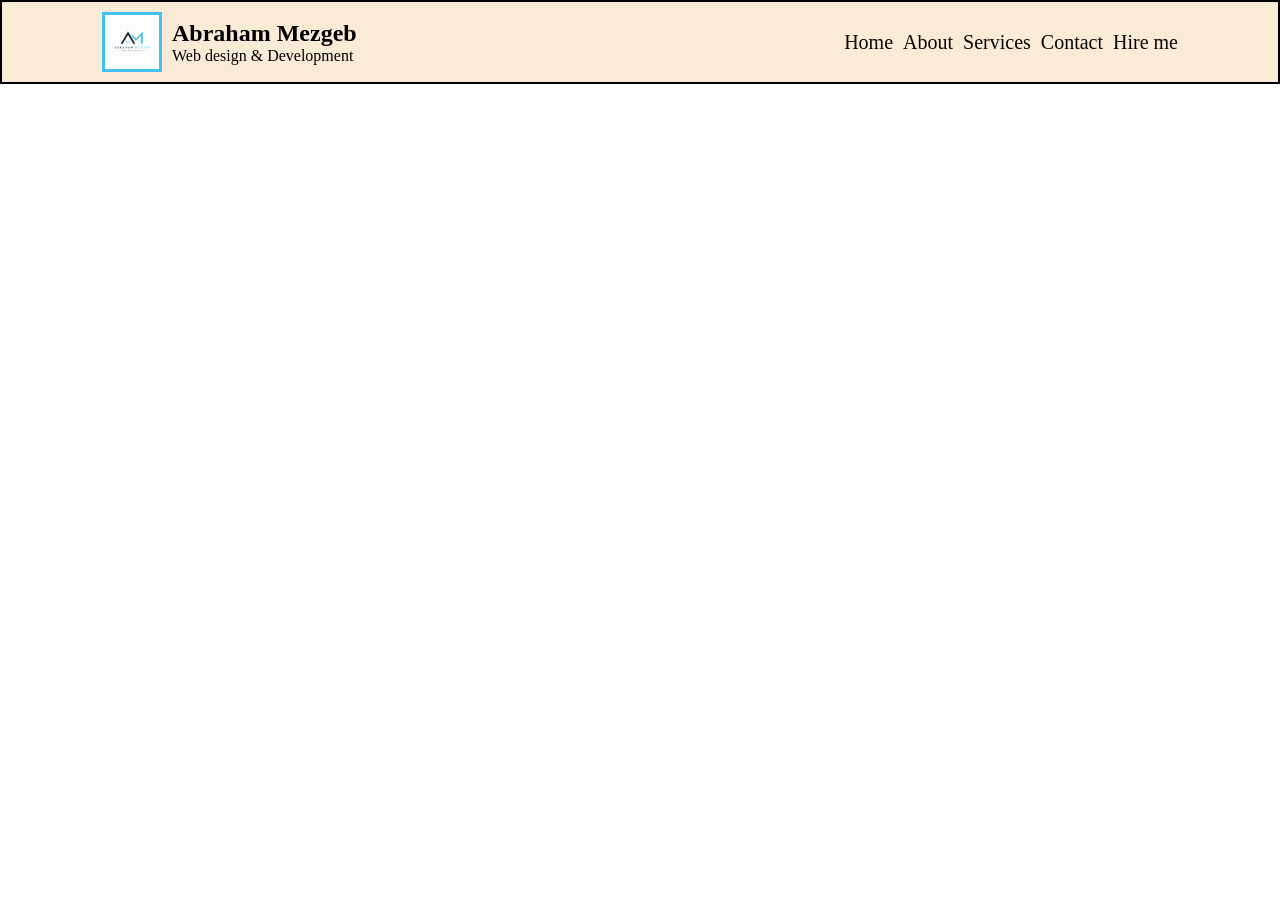
==== index.html @ 2b421ccd "hero section completed" ====
<!DOCTYPE html>
<html lang="en">
<head>
    <meta charset="UTF-8">
    <meta name="viewport" content="width=device-width, initial-scale=1.0">
    <title>Document</title>
    <link href="style.css" rel="stylesheet">
</head>
<body>
    <header class="head">
        <div class="logo">
            <img src="images/logo.png" alt="Logo" id="logo-img">
            <div>
                <h2>Abraham Mezgeb</h2>
                <p>Web design & Development</p>

            </div>
           
        </div>
        <nav >
            <ul class="nav-links">
                <li><a href="#">Home</a></li>
                <li><a href="#">About</a></li>
                <li><a href="#">Services</a></li>
                <li><a href="#">Contact</a></li>
                <li><a href="#">Hire me</a></li>
            </ul>

        </nav>
    </header>

    <main>

    </main>

</body>
</html>
---- style.css ----
*{
    margin:0;
    padding:0;
    box-sizing: border-box;
}

#logo-img{
    height:60px;
    width:60px;
    border: 3px solid #41C0F2;
}
.logo{
    display:flex;
    align-items:center;
    gap: 10px;
    
}
.head{
    display: flex;
    justify-content: space-between;
    align-items: center;
    padding-left:100px;
    padding-right:100px;
    padding-top:10px;
    padding-bottom: 10px;
    border: 2px solid black;
    background-color: antiquewhite;
}
.nav-links{
    display: flex;
    gap: 10px;
    align-items: center;
    list-style-type: none;
  

}
nav a{
    text-decoration:none;
    color:black;
    font-size:20px;
}


.nav-links a {
  position: relative;
  text-decoration: none;
  color: #050505;
  transition: color 0.3s ease;
}

.nav-links a::after {
  content: "";
  position: absolute;
  left: 0;
  bottom: -4px;
  width: 0;
  height: 2px;
  background: #1e8ef7;
  transition: width 0.3s ease;
}

.nav-links a:hover::after {
  width: 100%;
}
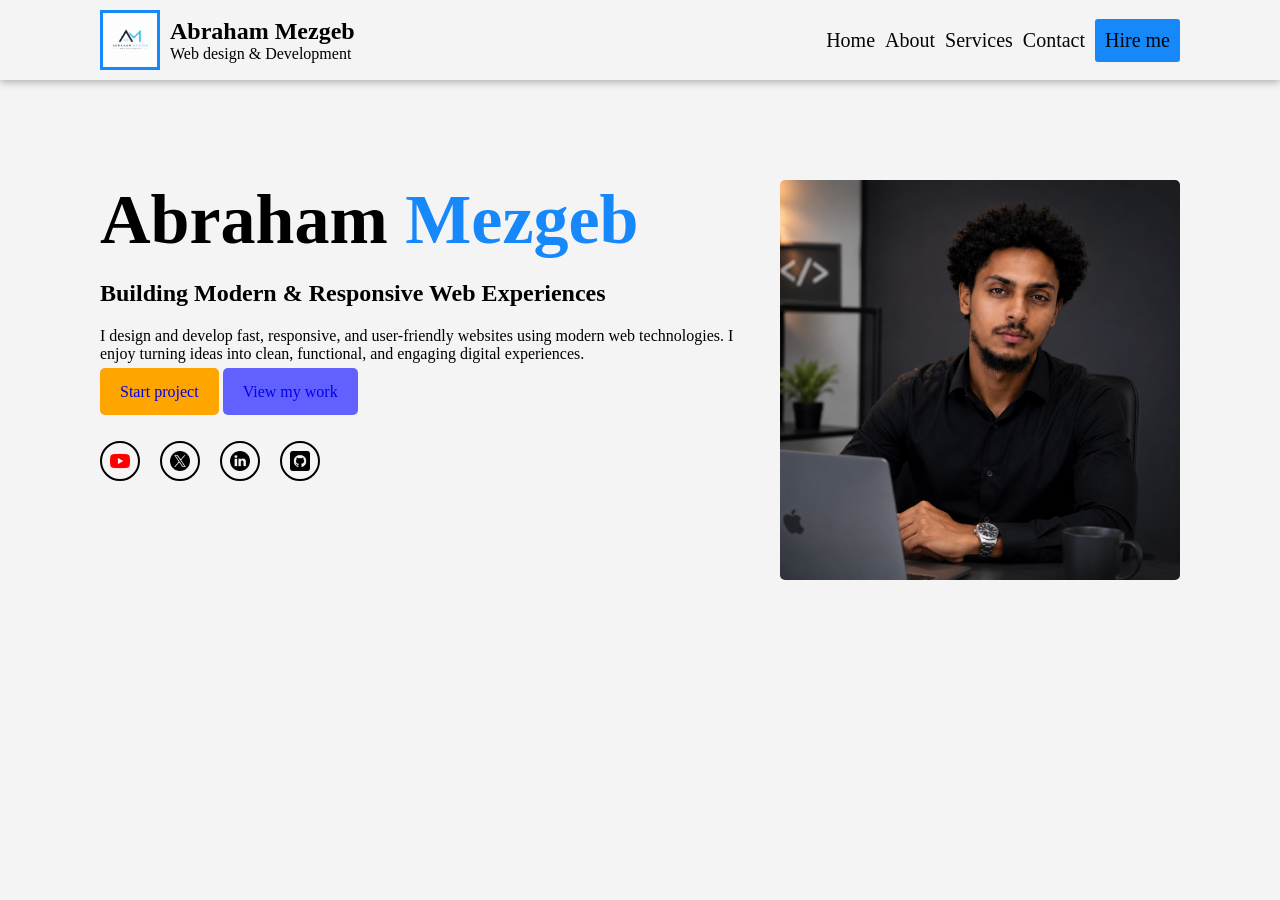
==== commit 6ee1f237: "full hero section done" ====
--- a/index.html
+++ b/index.html
@@ -23,13 +23,41 @@
                 <li><a href="#">About</a></li>
                 <li><a href="#">Services</a></li>
                 <li><a href="#">Contact</a></li>
-                <li><a href="#">Hire me</a></li>
+                <li><a href="#" id="hire-me-lnk">Hire me</a></li>
             </ul>
 
         </nav>
     </header>
 
     <main>
+    <section class="hero-section">
+        <div class="hero-info">
+            <h1>Abraham <span id="last-name">Mezgeb</span></h1>
+            <h2>Building Modern & Responsive Web Experiences</h2>
+            <p>I design and develop fast, responsive, and user-friendly websites using modern web technologies. I enjoy turning ideas into clean, functional, and engaging digital experiences.</p>
+            <div class="hero-btn">
+                <a href="#" id="start-project-btn">Start project</a>
+                <a href="#" id="view-work-btn">View my work</a>
+            </div>
+            <div class="social-media-link">
+                <a href="#"><img src="images/youtube.png" alt="youtube"></a>
+                <a href="#"><img src="images/twitter.png" alt="Twitter"></a>
+                <a href="#"><img src="images/linkedin.png" alt="LinkedIn"></a>
+                <a href="#"><img src="images/github.png" alt="GitHub"></a>
+            </div>
+            
+
+        </div>
+        <div >
+            <img src="images/hero-profile-photo.png" class="hero-image" alt="Profile photo">
+        </div>
+        
+    </section>
+
+    
+
+    
+    
 
     </main>
 
--- a/style.css
+++ b/style.css
@@ -2,12 +2,13 @@
     margin:0;
     padding:0;
     box-sizing: border-box;
+    background-color:#F4F4F4;
 }
 
 #logo-img{
     height:60px;
     width:60px;
-    border: 3px solid #41C0F2;
+    border: 3px solid #1688fa;
 }
 .logo{
     display:flex;
@@ -23,8 +24,10 @@
     padding-right:100px;
     padding-top:10px;
     padding-bottom: 10px;
-    border: 2px solid black;
-    background-color: antiquewhite;
+    position: sticky;
+    top:0;
+    z-index:100;
+    box-shadow: 0 2px 8px rgba(0, 0, 0, 0.3);
 }
 .nav-links{
     display: flex;
@@ -48,6 +51,13 @@
   transition: color 0.3s ease;
 }
 
+
+#hire-me-lnk{
+    background-color:#1688fa;
+    padding:10px;
+    border-radius: 3px;
+    display: inline-block;
+}
 .nav-links a::after {
   content: "";
   position: absolute;
@@ -62,5 +72,82 @@
 .nav-links a:hover::after {
   width: 100%;
 }
+.hero-section{
+    padding:100px;
+    display:flex;
+    justify-content:space-between;
+    gap:40px;
+}
+.hero-image{
+    width:400px;
+    height:400px;
+    border-radius: 5px;
+}
+.hero-info h1{
+    font-size:70px;
+}
+.hero-info{
+    display: flex;
+    flex-direction:column;
+    gap:20px;
+
+}
+#last-name{
+    color:#1688fa;
+    text-decoration:none;
+    
+}
 
 
+#start-project-btn{
+    padding:15px 20px;
+    background-color:orange;
+    border-radius: 5px;
+    border:none;
+    text-decoration: none;
+    
+
+
+}
+#view-work-btn{
+    padding:15px 20px;
+    background-color: #6260FF;
+    border-radius: 5px;
+    border:none;
+    text-decoration:none;
+}
+.social-media-link {
+  display: flex;
+  justify-content:start;
+  align-items: center;
+  gap: 20px;
+  margin-top: 20px;
+}
+
+.social-media-link a {
+  display: inline-flex;
+  justify-content: center;
+  align-items: center;
+  width: 40px;
+  height: 40px;
+  border-radius: 50%;
+  background-color: rgba(255, 255, 255, 0.1);
+  transition: background-color 0.3s ease, transform 0.3s ease;
+  padding: 10px;
+  border: 2px solid black;
+  border-radius: 50%;
+}
+
+.social-media-link a:hover {
+  background-color: rgba(255, 255, 255, 0.2);
+  transform: translateY(-3px);
+}
+
+.social-media-link img {
+  width: 20px;
+  height: 20px;
+  object-fit: contain;
+ 
+}
+
+
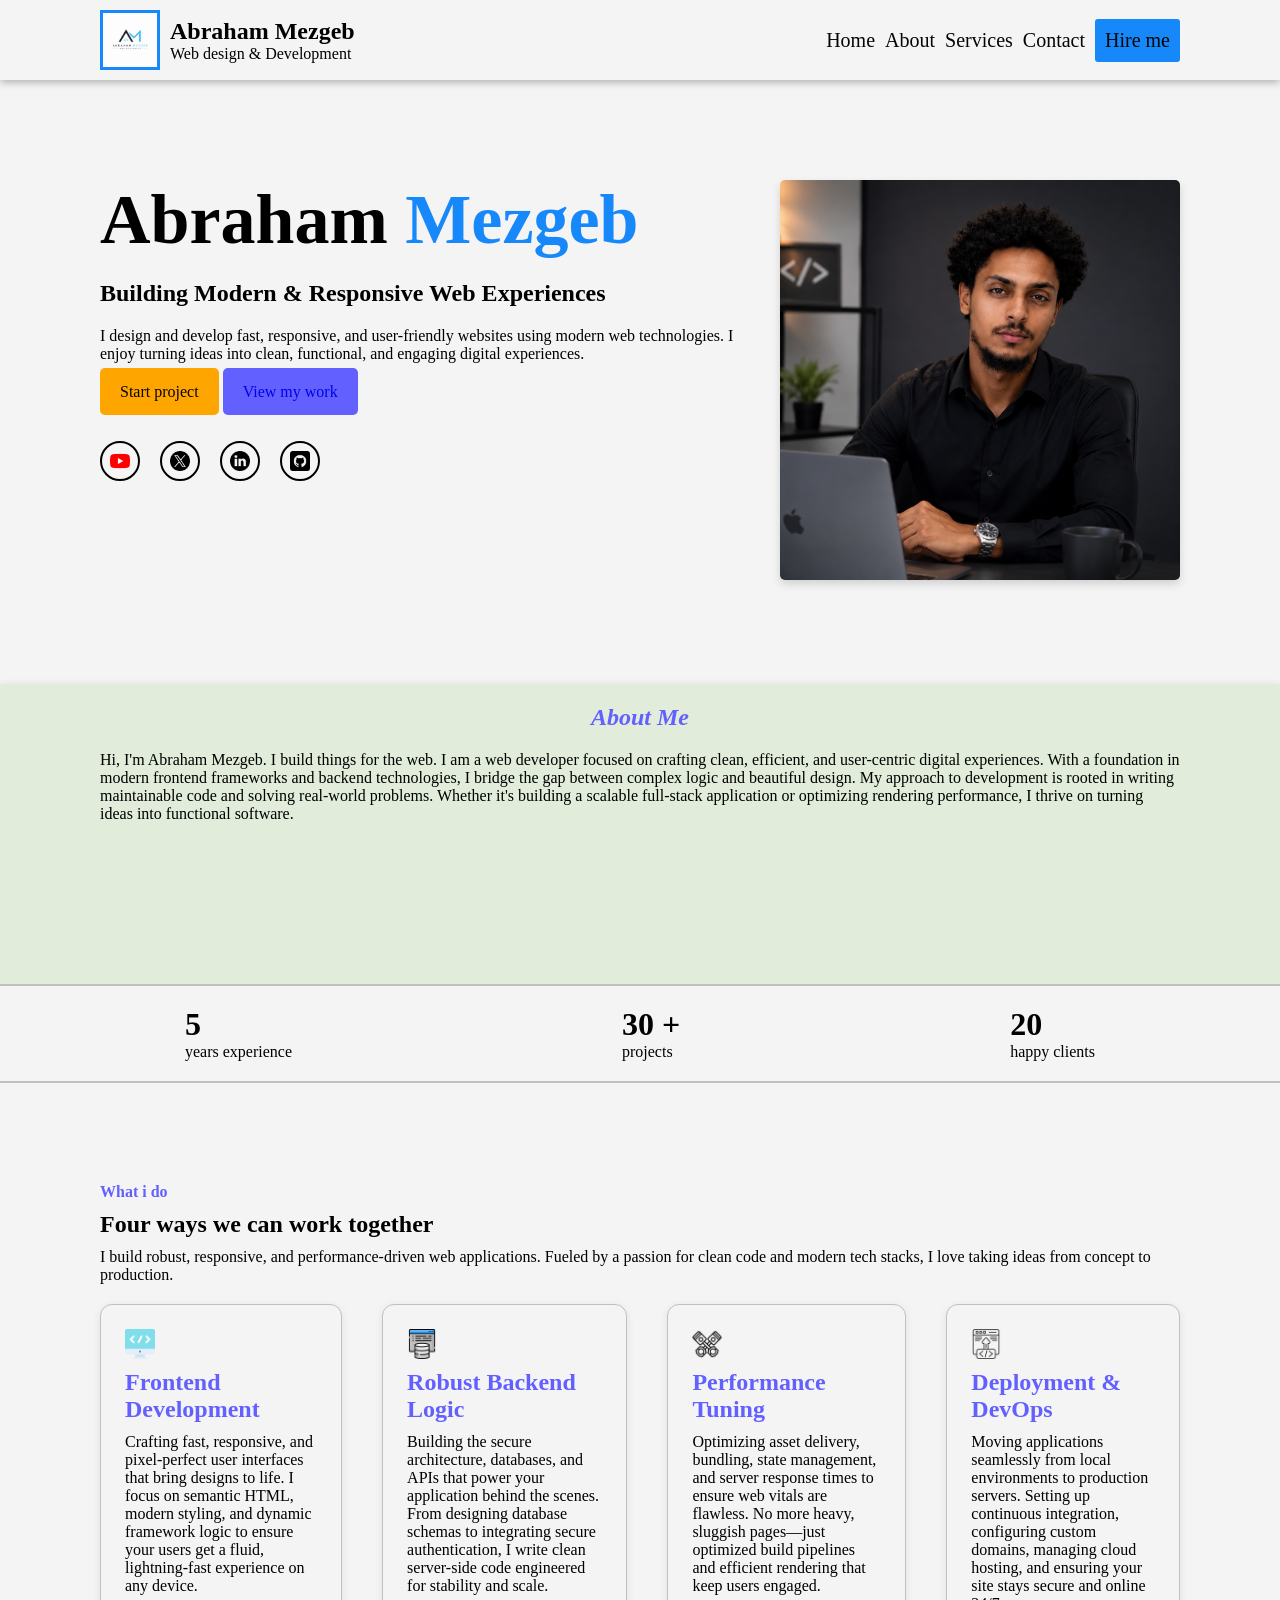
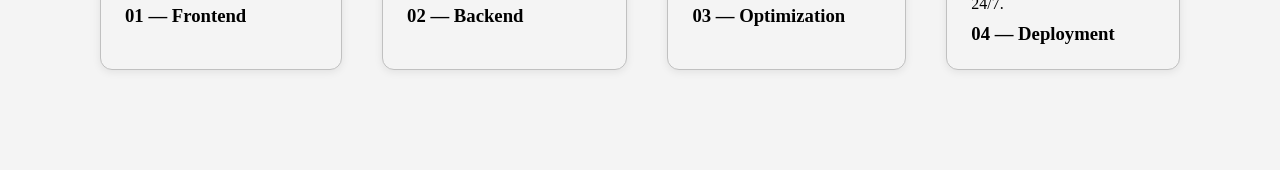
==== commit 45249cbb: "card section completed" ====
--- a/index.html
+++ b/index.html
@@ -54,10 +54,76 @@
         
     </section>
 
-    
+    <section class="about-me">
+        <h1>About Me</h1>
+        <p>Hi, I'm Abraham Mezgeb. I build things for the web.
 
-    
-    
+            I am a web developer focused on crafting clean, efficient, and user-centric digital experiences. With a foundation in modern frontend frameworks and backend technologies, I bridge the gap between complex logic and beautiful design.
+
+            My approach to development is rooted in writing maintainable code and solving real-world problems. Whether it's building a scalable full-stack application or optimizing rendering performance, I thrive on turning ideas into functional software.
+
+           
+        </p>
+        
+    </section>
+    <div class="experience">
+            <div id="experince-year">
+                <h1>5</h1>
+                <p>years experience</p>
+            </div>
+            <div>
+                <h1>30 +</h1>
+                <p>projects</p>
+            </div>
+            <div>
+                <h1>20</h1>
+                <p>happy clients</p>
+            </div>
+    </div>
+
+    <section class="work-done">
+        <div class="what-i-do">
+            <div  class="what-i-do-discription"> 
+                <h4 id="what-i">What i do</h4>
+                <h1>Four ways we can work together</h1>
+                <p>I build robust, responsive, and performance-driven web applications. Fueled by a passion for clean code and modern tech stacks, I love taking ideas from concept to production.</p>
+            </div>
+            <div class="what-i-do-cards">
+                <dive class="product-design">
+                    <img src="images/front-end.png">
+                    <h2>Frontend Development</h2>
+                    <p>Crafting fast, responsive, and pixel-perfect user interfaces that bring designs to life. I focus on semantic HTML, modern styling, and dynamic framework logic to ensure your users get a fluid, lightning-fast experience on any device.</p>
+                    <h3>01 — Frontend</h3>
+                </dive>
+                <dive class="product-design">
+                    <img src="images/back-end.png">
+                    <h2>Robust Backend Logic</h2>
+                    <p>Building the secure architecture, databases, and APIs that power your application behind the scenes. From designing database schemas to integrating secure authentication, I write clean server-side code engineered for stability and scale.</p>
+                    <h3>02 — Backend</h3>
+                </dive>
+                <dive class="product-design">
+                    <img src="images/performance-tuinin.png">
+                    <h2>Performance Tuning</h2>
+                    <p>Optimizing asset delivery, bundling, state management, and server response times to ensure web vitals are flawless. No more heavy, sluggish pages—just optimized build pipelines and efficient rendering that keep users engaged.</p>
+                    <h3>03 — Optimization</h3>
+                </dive>
+                <dive class="product-design">
+                    <img src="images/deployment.png">
+                    <h2>Deployment & DevOps</h2>
+                    <p>Moving applications seamlessly from local environments to production servers. Setting up continuous integration, configuring custom domains, managing cloud hosting, and ensuring your site stays secure and online 24/7.</p>
+                    <h3>04 — Deployment</h3>
+                </dive>
+            
+
+            </dive>
+          
+           
+        </div>
+
+
+
+    </section>
+
 
     </main>
 
--- a/style.css
+++ b/style.css
@@ -77,11 +77,13 @@
     display:flex;
     justify-content:space-between;
     gap:40px;
+   
 }
 .hero-image{
     width:400px;
     height:400px;
     border-radius: 5px;
+    box-shadow: 0 4px 8px rgba(0, 0, 0, 0.15);
 }
 .hero-info h1{
     font-size:70px;
@@ -105,6 +107,8 @@
     border-radius: 5px;
     border:none;
     text-decoration: none;
+    transform: translateY(-3px);
+    color:#050505
     
 
 
@@ -115,6 +119,12 @@
     border-radius: 5px;
     border:none;
     text-decoration:none;
+    transition: background-color 0.3s ease, transform 0.3s ease;
+    
+}
+.hero-btn a:hover{
+    transform: translateY(-3px);
+    color:#050505
 }
 .social-media-link {
   display: flex;
@@ -150,4 +160,81 @@
  
 }
 
-
+.about-me{
+    padding:20px 100px;
+
+    display: flex;
+    flex-direction: column;
+    align-items: center;
+    min-height: 300px;
+    background-color: rgb(225, 237, 218);
+    gap:20px;
+    box-shadow: 0 2px 8px rgba(0, 0, 0, 0.15);
+    
+    
+}
+.about-me h1{
+    font-style: italic;
+    color:#6260FF;
+    background-color: rgb(225, 237, 218);
+   
+}
+.about-me p{ 
+    background-color: rgb(225, 237, 218);
+}
+.experience{
+   
+    display:flex;
+    justify-content:space-around;
+    border-bottom:2px solid silver;
+    border-top:2px solid silver;
+    padding:20px;
+    
+}
+#what-i{
+    color:#6260FF;
+    
+
+}
+.work-done{
+    padding:100px;
+}
+.what-i-do-discription{
+    display:flex;
+    flex-direction:column;
+    gap:10px;
+}
+
+.what-i-do-cards{
+    display:flex;
+    padding-top:20px;
+   
+    gap:40px;
+
+
+}
+.product-design img{
+    width:30px;
+    height:30px;
+}
+.product-design h2{
+    color:#6260FF;
+}
+.product-design{
+  
+  border: 1px solid silver;
+  border-radius: 12px;
+  padding: 24px;
+  box-shadow: 0 2px 8px rgba(0, 0, 0, 0.08);
+  transition: transform 0.25s ease, box-shadow 0.25s ease, border-color 0.25s ease;
+  display:flex;
+  flex-direction:column;
+  gap:10px;
+}
+
+.product-design:hover {
+  transform: translateY(-6px);
+  box-shadow: 0 12px 24px rgba(0, 0, 0, 0.15);
+  border-color: #f7d411;
+}
+
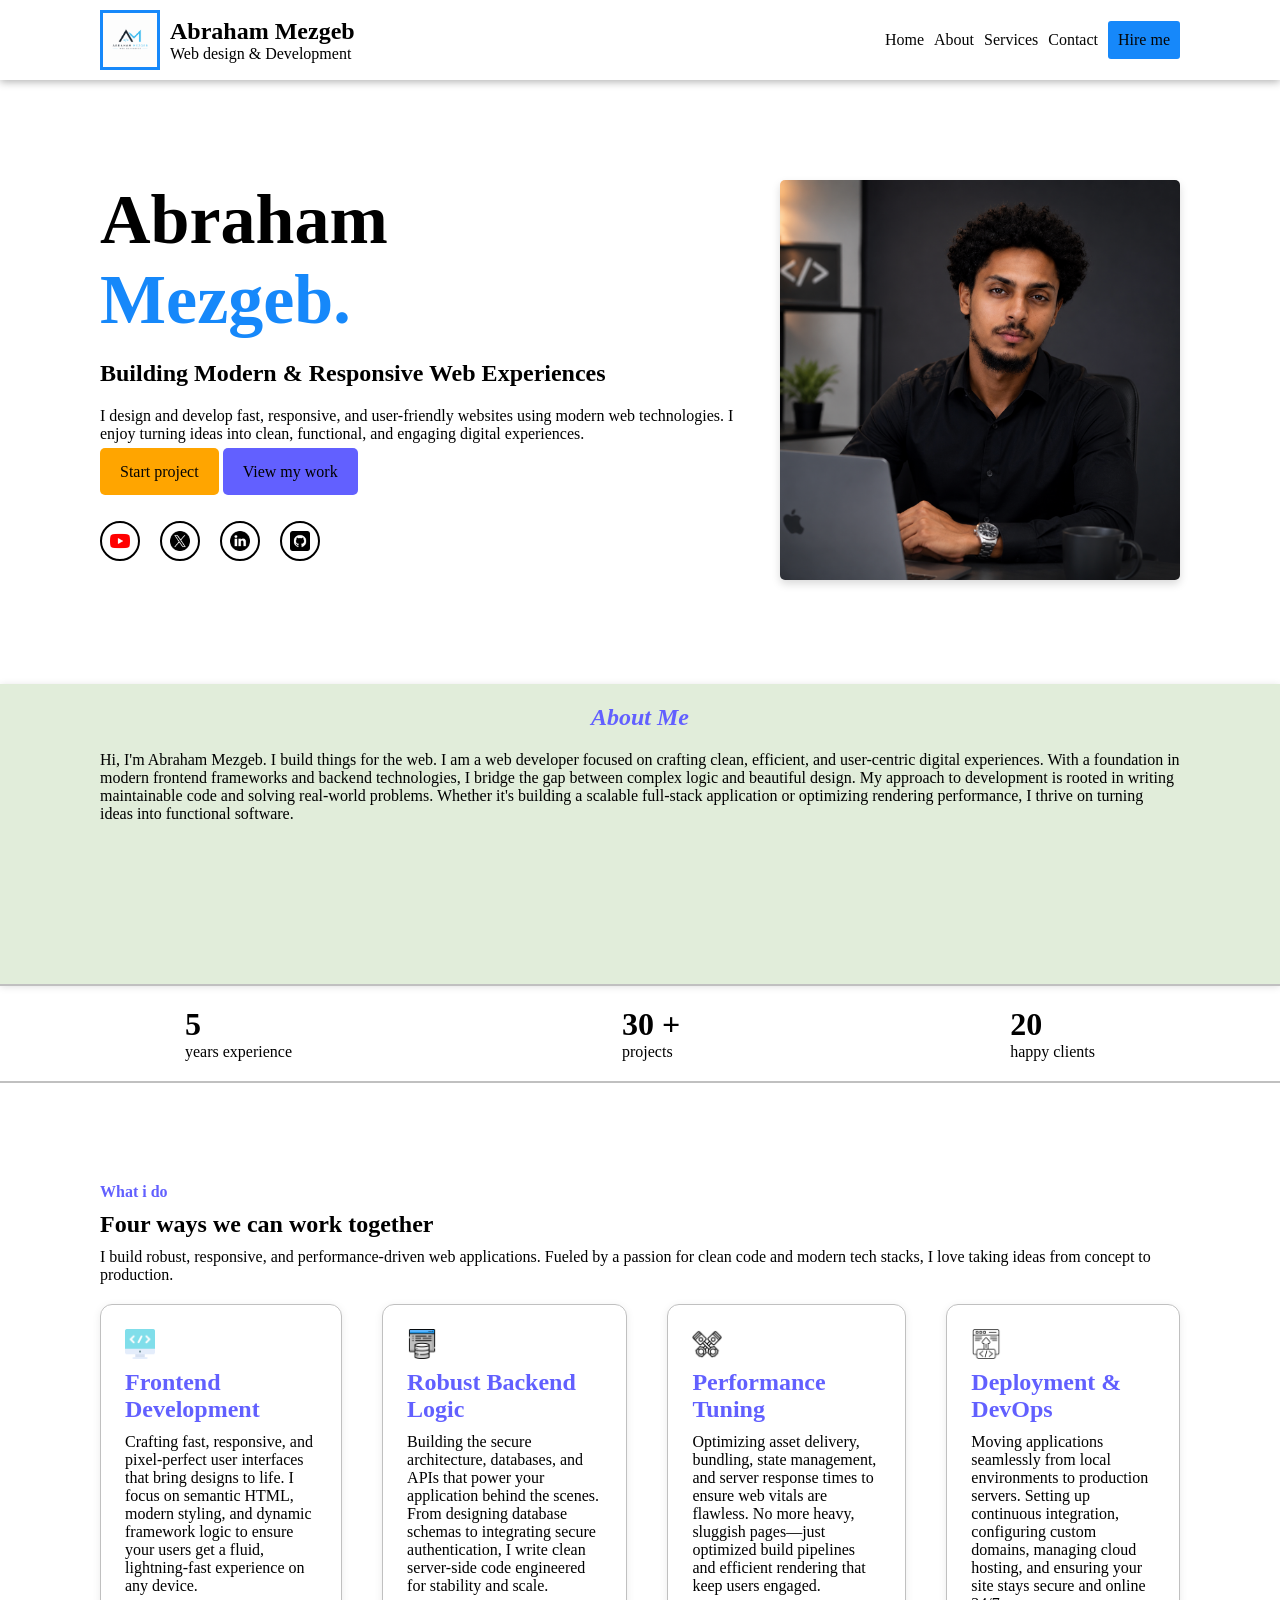
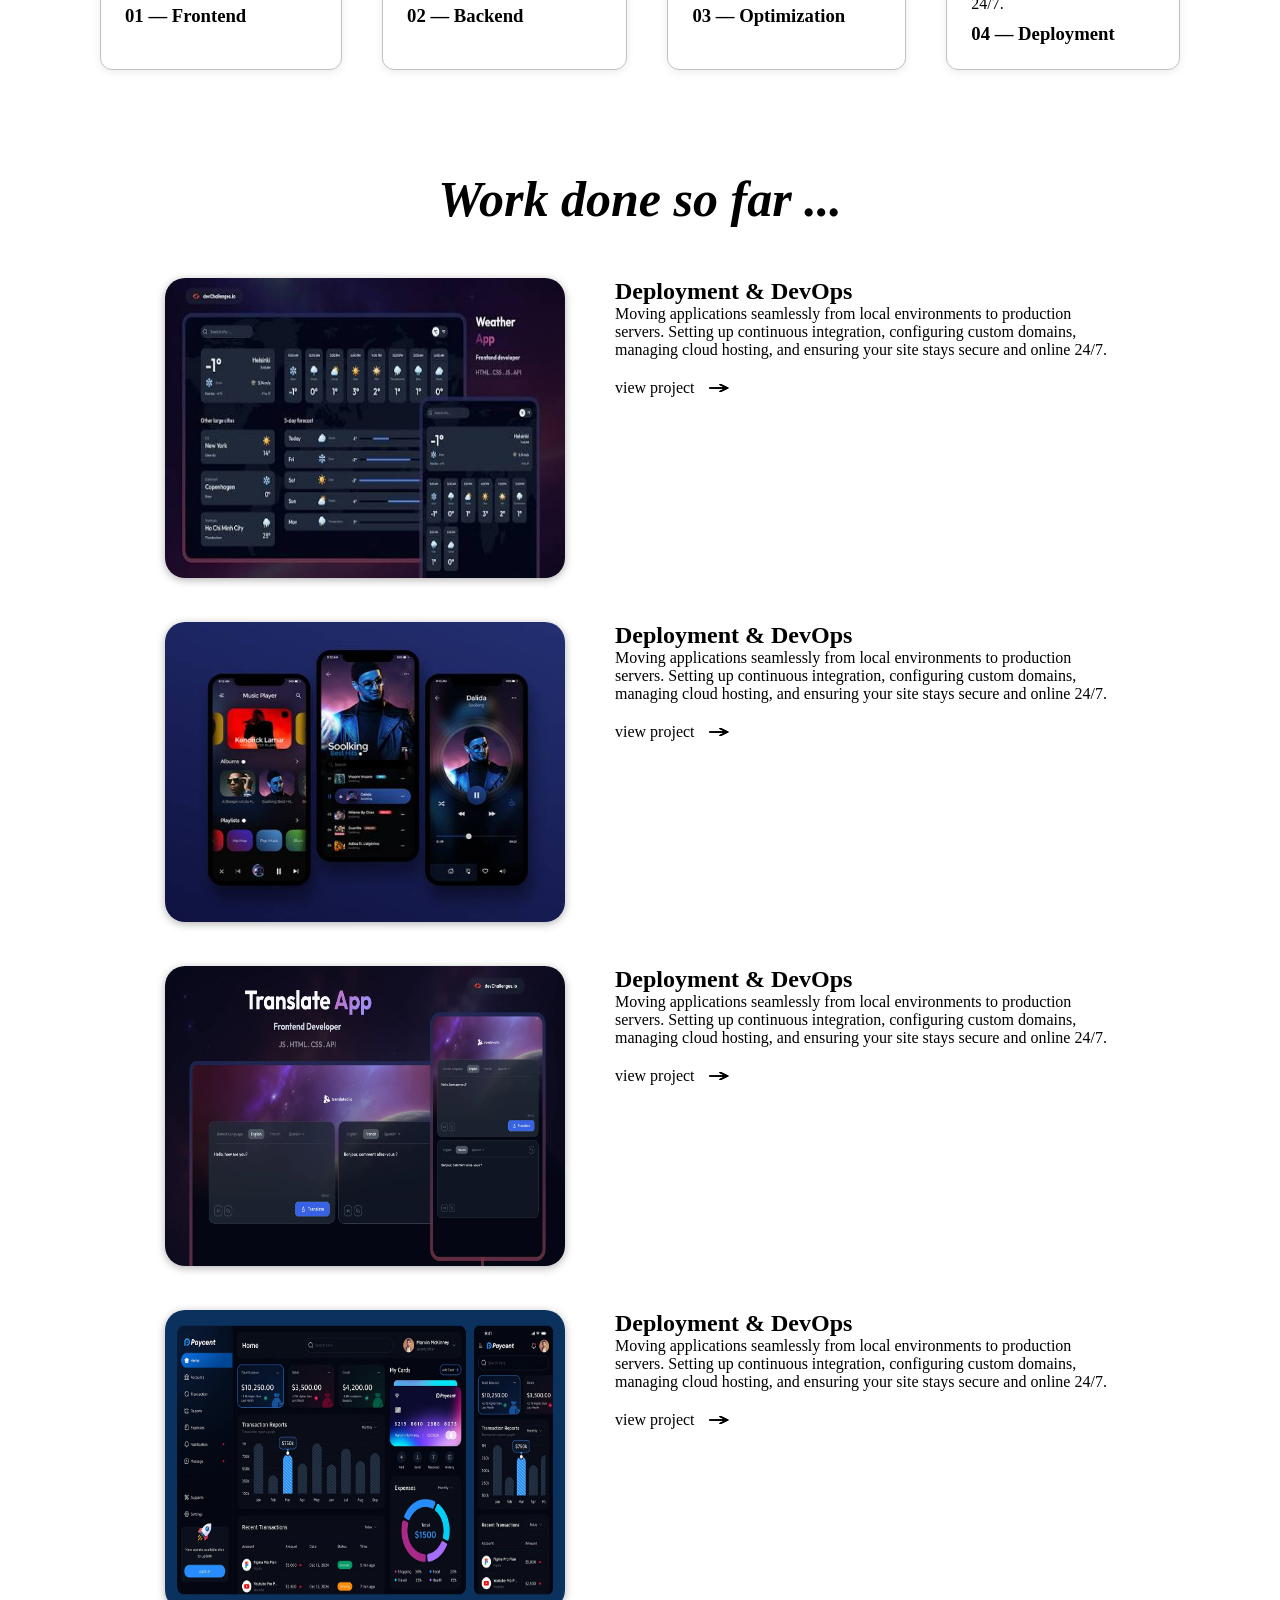
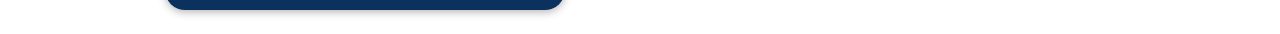
==== commit ac904ee9: "works done do far part done" ====
--- a/index.html
+++ b/index.html
@@ -32,7 +32,7 @@
     <main>
     <section class="hero-section">
         <div class="hero-info">
-            <h1>Abraham <span id="last-name">Mezgeb</span></h1>
+            <h1>Abraham <span id="last-name"><br>Mezgeb.</span></h1>
             <h2>Building Modern & Responsive Web Experiences</h2>
             <p>I design and develop fast, responsive, and user-friendly websites using modern web technologies. I enjoy turning ideas into clean, functional, and engaging digital experiences.</p>
             <div class="hero-btn">
@@ -45,13 +45,10 @@
                 <a href="#"><img src="images/linkedin.png" alt="LinkedIn"></a>
                 <a href="#"><img src="images/github.png" alt="GitHub"></a>
             </div>
-            
-
         </div>
         <div >
             <img src="images/hero-profile-photo.png" class="hero-image" alt="Profile photo">
         </div>
-        
     </section>
 
     <section class="about-me">
@@ -61,11 +58,9 @@
             I am a web developer focused on crafting clean, efficient, and user-centric digital experiences. With a foundation in modern frontend frameworks and backend technologies, I bridge the gap between complex logic and beautiful design.
 
             My approach to development is rooted in writing maintainable code and solving real-world problems. Whether it's building a scalable full-stack application or optimizing rendering performance, I thrive on turning ideas into functional software.
+        </p>
+    </section>
 
-           
-        </p>
-        
-    </section>
     <div class="experience">
             <div id="experince-year">
                 <h1>5</h1>
@@ -113,18 +108,73 @@
                     <p>Moving applications seamlessly from local environments to production servers. Setting up continuous integration, configuring custom domains, managing cloud hosting, and ensuring your site stays secure and online 24/7.</p>
                     <h3>04 — Deployment</h3>
                 </dive>
-            
+            </dive>
+        </div>
+    </section>
 
-            </dive>
-          
-           
+    <section class="project-done">
+        <h1><i>Work done so far ...</i></h1>
+        <a href="#">
+            <div class="project">
+            <img src="images/project1.jpeg" class="project-img">
+            <div class="project-discription">
+                <h2>Deployment & DevOps</h2>
+                <p>Moving applications seamlessly from local environments to production servers. Setting up continuous integration, configuring custom domains, managing cloud hosting, and ensuring your site stays secure and online 24/7.</p>
+                <div class="view-project">
+                    <a href="#">view project <span><img src="images/right-arrow.png" class="arrow-img"></span></a>
+                    
+                </div>
+            </div>
         </div>
+        </a>
+        
+        <a href="#">
+             <div class="project">
+            <img src="images/project2.jpg" class="project-img">
+            <div class="project-discription">
+                <h2>Deployment & DevOps</h2>
+                <p>Moving applications seamlessly from local environments to production servers. Setting up continuous integration, configuring custom domains, managing cloud hosting, and ensuring your site stays secure and online 24/7.</p>
+                <div class="view-project">
+                    <a href="#">view project <span><img src="images/right-arrow.png" class="arrow-img"></span></a>
+                    
+                </div>
+            </div>
+        </div>
+        </a>
+       
+        <a href="#">
+            <div class="project">
+            <img src="images/project3.webp" class="project-img">
+            <div class="project-discription">
+                <h2>Deployment & DevOps</h2>
+                <p>Moving applications seamlessly from local environments to production servers. Setting up continuous integration, configuring custom domains, managing cloud hosting, and ensuring your site stays secure and online 24/7.</p>
+                <div class="view-project">
+                    <a href="#">view project <span><img src="images/right-arrow.png" class="arrow-img"></span></a>
+                    
+                </div>
+            </div>
+        </div>
+        </a>
+        
+        <a href="#">
+            <div class="project">
+            <img src="images/project4.webp" class="project-img">
+            <div class="project-discription">
+                <h2>Deployment & DevOps</h2>
+                <p>Moving applications seamlessly from local environments to production servers. Setting up continuous integration, configuring custom domains, managing cloud hosting, and ensuring your site stays secure and online 24/7.</p>
+                <div class="view-project">
+                    <a href="#">view project <span><img src="images/right-arrow.png" class="arrow-img"></span></a>
+                    
+                </div>
+            </div>
+        </div>
+        </a>
+
+        
 
 
 
     </section>
-
-
     </main>
 
 </body>
--- a/style.css
+++ b/style.css
@@ -2,7 +2,7 @@
     margin:0;
     padding:0;
     box-sizing: border-box;
-    background-color:#F4F4F4;
+   
 }
 
 #logo-img{
@@ -17,6 +17,7 @@
     
 }
 .head{
+     background-color: #ffffff;
     display: flex;
     justify-content: space-between;
     align-items: center;
@@ -37,10 +38,10 @@
   
 
 }
-nav a{
+a{
     text-decoration:none;
     color:black;
-    font-size:20px;
+    
 }
 
 
@@ -238,3 +239,54 @@
   border-color: #f7d411;
 }
 
+.project{
+    display: flex;
+    justify-content: space-between;
+    gap:50px;
+    padding: 20px 100px;
+}
+.project-done{
+    display: flex;
+    flex-direction: column;
+    justify-content: center;
+    align-items: center;
+    
+}
+.project-done p{
+    max-width: 500px;
+   
+}
+.project-done h1{
+    font-size: 50px;
+    padding-bottom: 30px;
+}
+.project-img{
+    width: 400px;
+    height:300px;
+    border-radius: 20px;
+    box-shadow: 0 2px 8px rgba(0, 0, 0, 0.3);
+    transition: transform 0.3s ease;
+
+}
+
+.project-img:hover{
+    transform: scale(1.05);
+}
+.arrow-img{
+    width:20px;
+    height:10px;
+    margin-left: 10px;
+    
+  
+    
+}
+
+.project-discription{
+    display: flex;
+    flex-direction: column;
+    gap:20px;
+}
+.view-project a{
+    text-decoration: none;
+    color: black;
+}
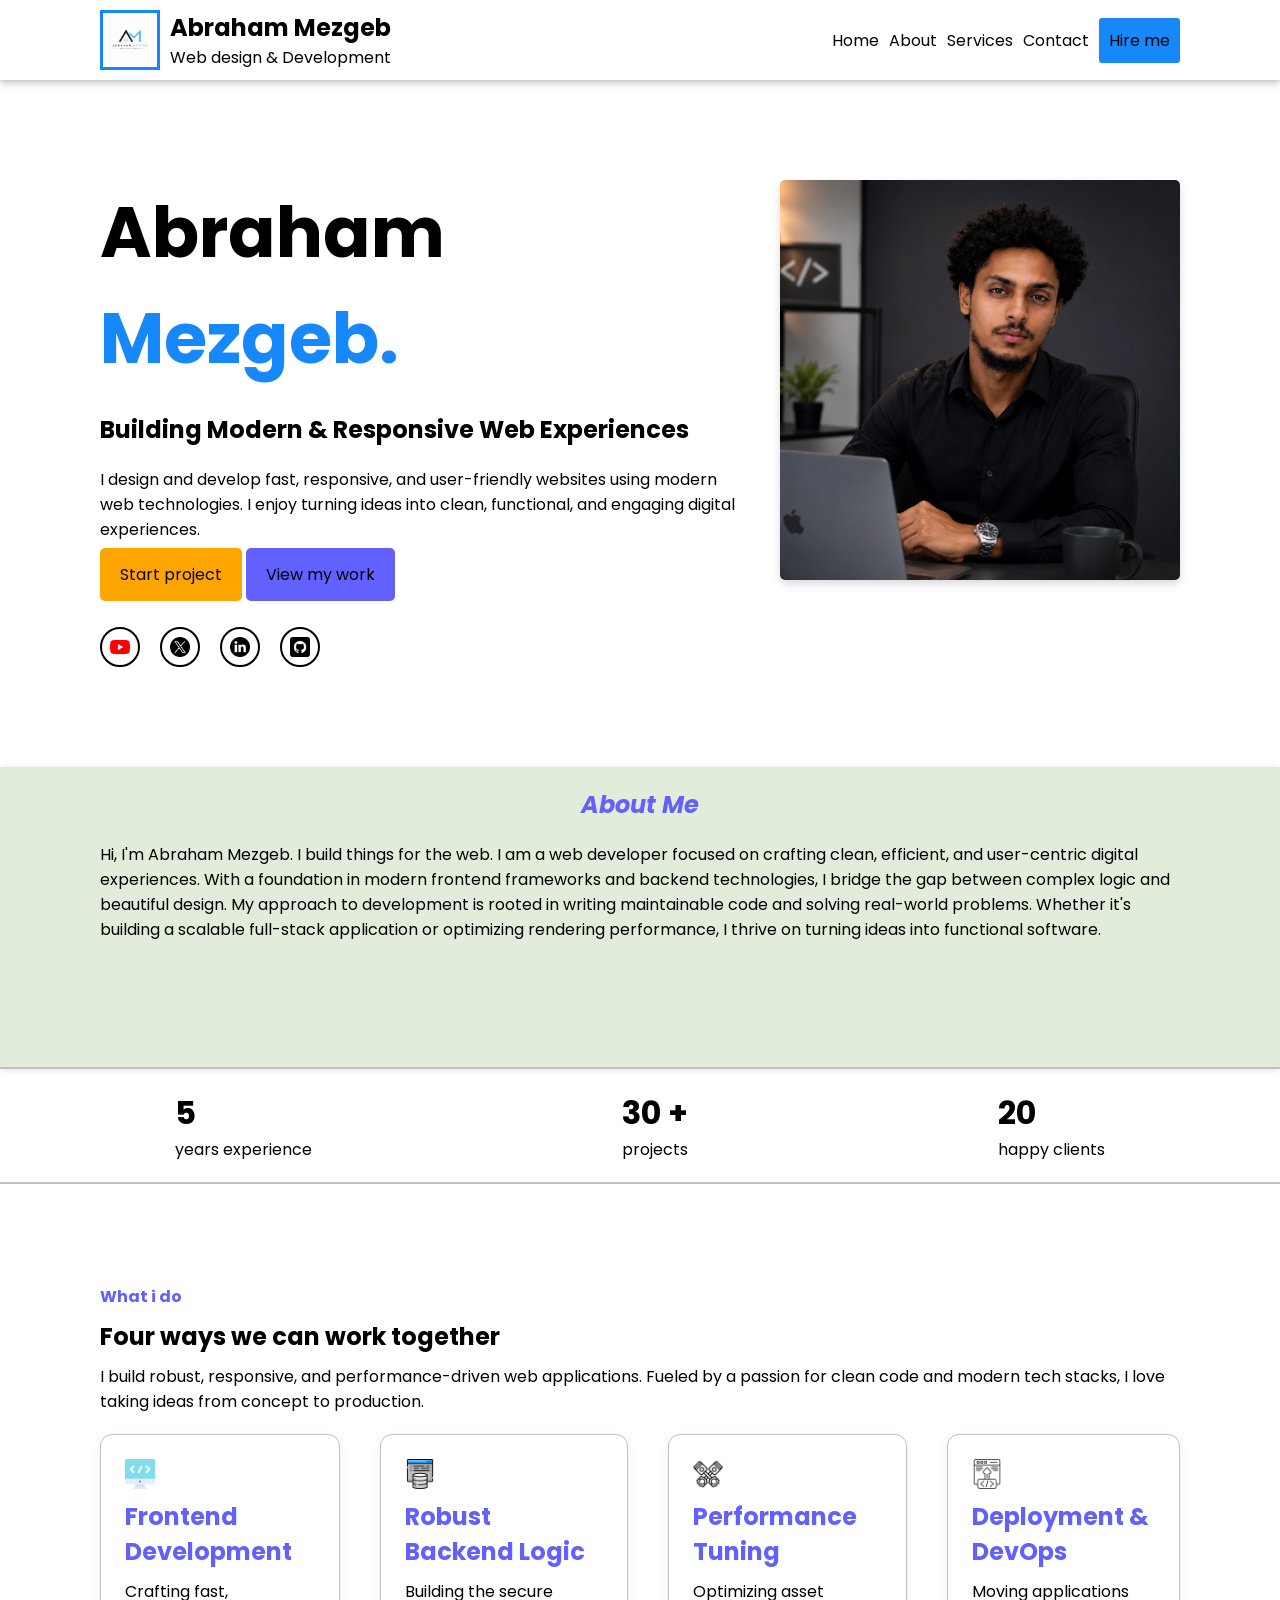
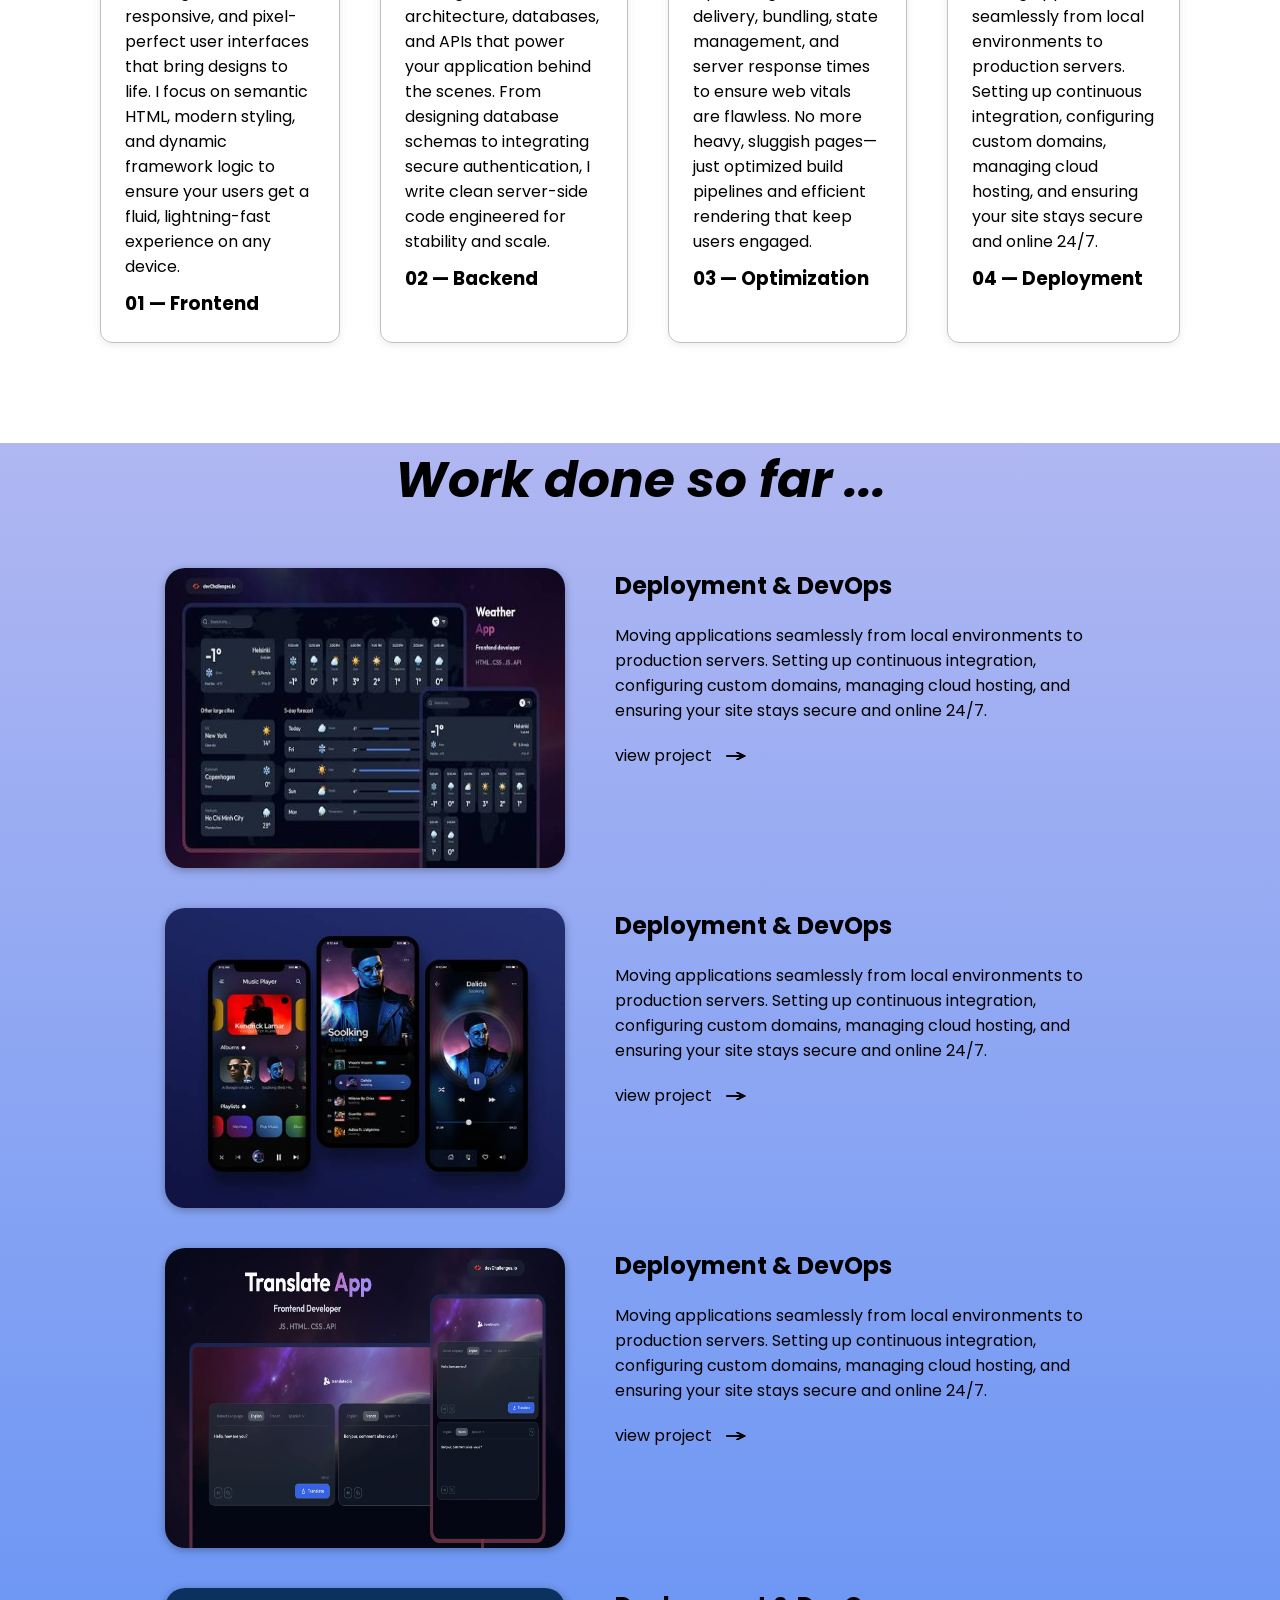
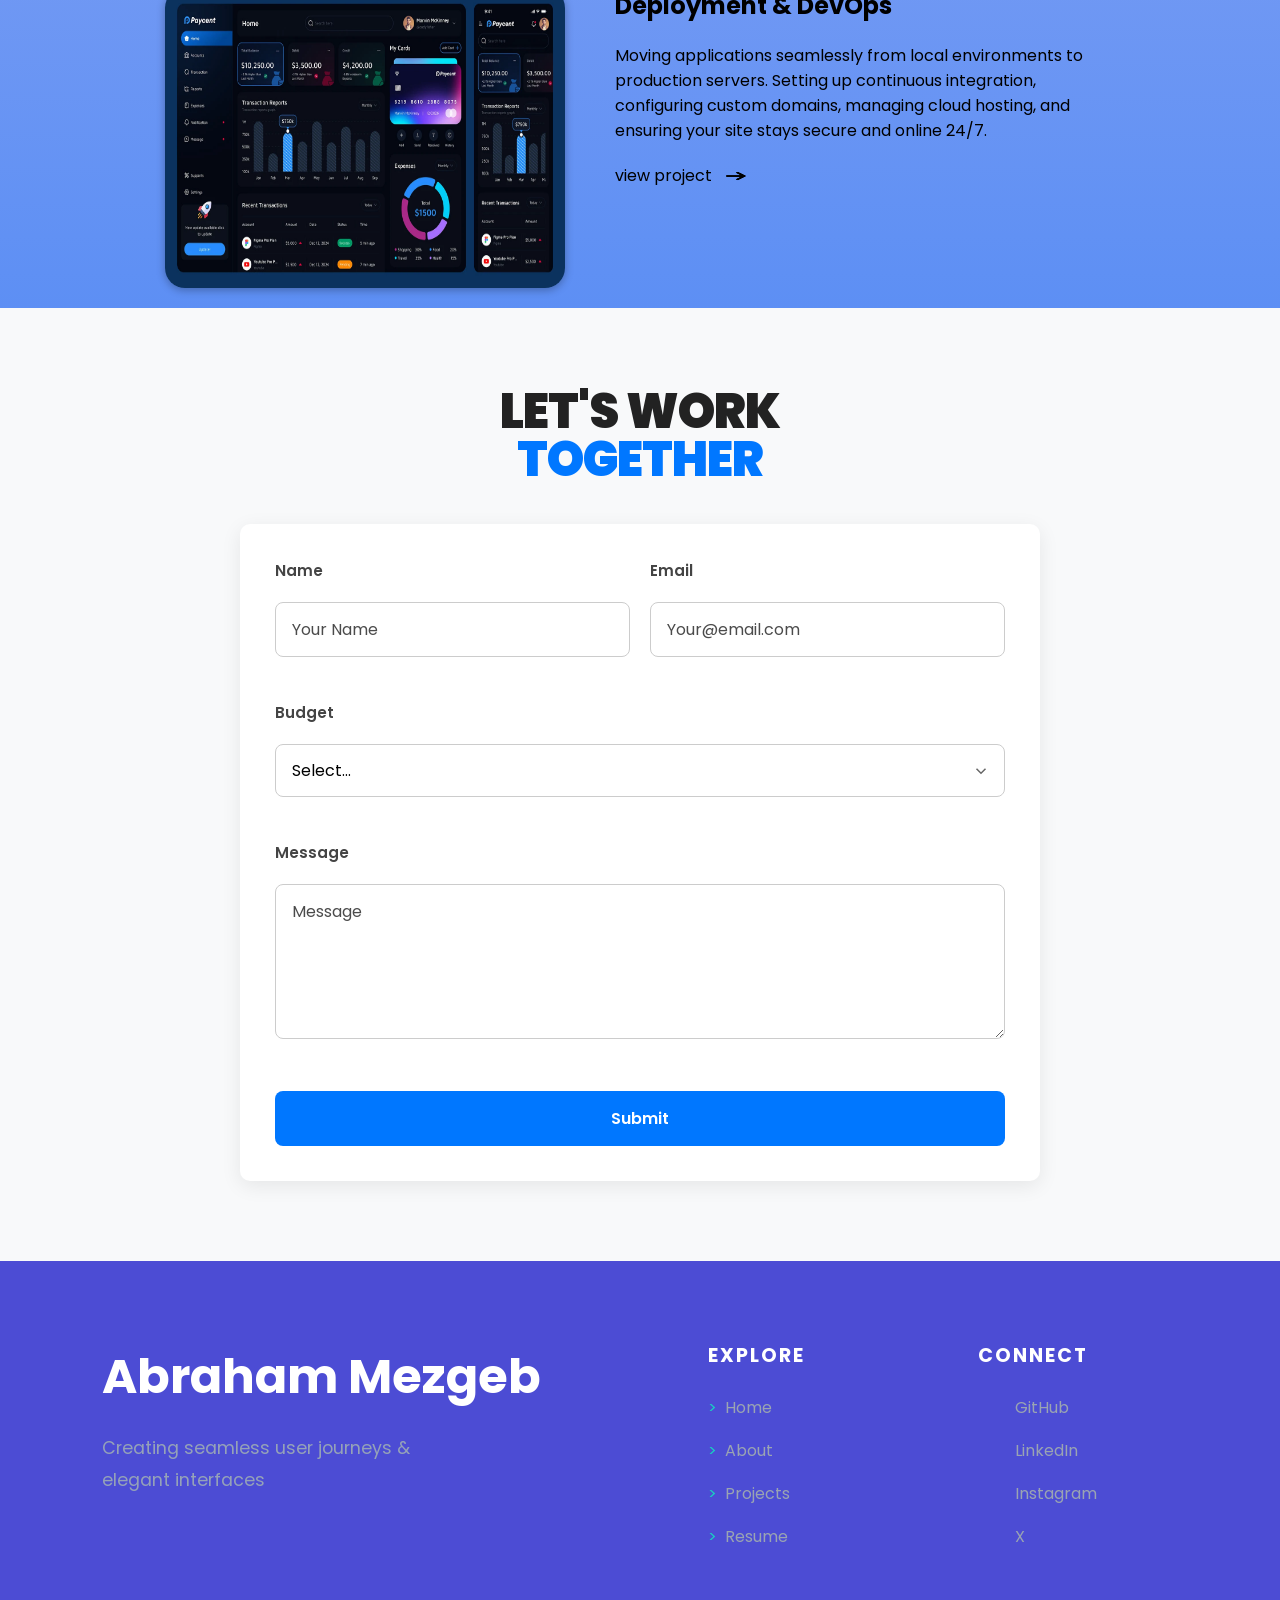
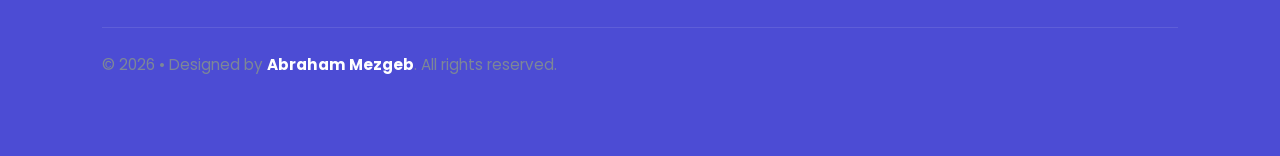
==== commit 2630cc04: "footer section done" ====
--- a/index.html
+++ b/index.html
@@ -114,8 +114,7 @@
 
     <section class="project-done">
         <h1><i>Work done so far ...</i></h1>
-        <a href="#">
-            <div class="project">
+        <div class="project">
             <img src="images/project1.jpeg" class="project-img">
             <div class="project-discription">
                 <h2>Deployment & DevOps</h2>
@@ -126,10 +125,8 @@
                 </div>
             </div>
         </div>
-        </a>
-        
-        <a href="#">
-             <div class="project">
+
+        <div class="project">
             <img src="images/project2.jpg" class="project-img">
             <div class="project-discription">
                 <h2>Deployment & DevOps</h2>
@@ -140,10 +137,8 @@
                 </div>
             </div>
         </div>
-        </a>
-       
-        <a href="#">
-            <div class="project">
+
+        <div class="project">
             <img src="images/project3.webp" class="project-img">
             <div class="project-discription">
                 <h2>Deployment & DevOps</h2>
@@ -154,10 +149,8 @@
                 </div>
             </div>
         </div>
-        </a>
-        
-        <a href="#">
-            <div class="project">
+
+        <div class="project">
             <img src="images/project4.webp" class="project-img">
             <div class="project-discription">
                 <h2>Deployment & DevOps</h2>
@@ -168,14 +161,156 @@
                 </div>
             </div>
         </div>
-        </a>
-
-        
-
-
-
-    </section>
+
+
+
+    </section>
+
+ 
+    <section class="contact-section" id="contact">
+        <div class="contact-container">
+            <h1 class="contact-title">
+                LET'S WORK
+                <span class="contact-title-outline">TOGETHER</span>
+            </h1>
+            
+            <form class="contact-form" action="#" method="POST">
+                <div class="form-row">
+                    <div class="form-group">
+                        <label for="name">Name</label>
+                        <input 
+                            type="text" 
+                            id="name" 
+                            name="name" 
+                            placeholder="Your Name" 
+                            required
+                        >
+                    </div>
+                    <div class="form-group">
+                        <label for="email">Email</label>
+                        <input 
+                            type="email" 
+                            id="email" 
+                            name="email" 
+                            placeholder="Your@email.com" 
+                            required
+                        >
+                    </div>
+                </div>
+                
+                <div class="form-group">
+                    <label for="budget">Budget</label>
+                    <div class="select-wrapper">
+                        <select id="budget" name="budget" required>
+                            <option value="" disabled selected>Select...</option>
+                            <option value="500-1000">$500 - $1,000</option>
+                            <option value="1000-5000">$1,000 - $5,000</option>
+                            <option value="5000-10000">$5,000 - $10,000</option>
+                            <option value="10000+">$10,000+</option>
+                        </select>
+                        <svg class="select-arrow" viewBox="0 0 24 24" fill="none" stroke="currentColor" stroke-width="2">
+                            <polyline points="6 9 12 15 18 9"></polyline>
+                        </svg>
+                    </div>
+                </div>
+                
+                <div class="form-group">
+                    <label for="message">Message</label>
+                    <textarea 
+                        id="message" 
+                        name="message" 
+                        placeholder="Message" 
+                        rows="5" 
+                        required
+                    ></textarea>
+                </div>
+                
+                <button type="submit" class="submit-btn">
+                    Submit
+                </button>
+            </form>
+        </div>
+    </section>
+
+    <footer>
+    <div class="footer-container">
+
+        <!-- Left Section -->
+        <div class="footer-brand">
+            <h1>
+             Abraham Mezgeb
+            </h1>
+
+            <p>
+                Creating seamless user journeys &
+                elegant interfaces
+            </p>
+        </div>
+
+        <!-- Middle Section -->
+        <div class="footer-links">
+            <h3>EXPLORE</h3>
+
+            <nav>
+                <ul>
+                    <li><a href="#">Home</a></li>
+                    <li><a href="#">About</a></li>
+                    <li><a href="#">Projects</a></li>
+                    <li><a href="#">Resume</a></li>
+                </ul>
+            </nav>
+        </div>
+
+        <!-- Right Section -->
+        <div class="footer-social">
+            <h3>CONNECT</h3>
+
+            <ul>
+                <li>
+                    <a href="#">
+                        <i class="fa-brands fa-github"></i>
+                        <span>GitHub</span>
+                    </a>
+                </li>
+
+                <li>
+                    <a href="#">
+                        <i class="fa-brands fa-linkedin"></i>
+                        <span>LinkedIn</span>
+                    </a>
+                </li>
+
+                <li>
+                    <a href="#">
+                        <i class="fa-brands fa-instagram"></i>
+                        <span>Instagram</span>
+                    </a>
+                </li>
+
+
+                <li>
+                    <a href="#">
+                        <i class="fa-brands fa-instagram"></i>
+                        <span>X</span>
+                    </a>
+                </li>
+            </ul>
+        </div>
+
+    </div>
+
+    <hr>
+
+    <div class="footer-bottom">
+        <p>
+            &copy; 2026 &bull; Designed by
+            <strong>Abraham Mezgeb</strong>. All rights reserved.
+        </p>
+    </div>
+</footer>
+
     </main>
 
 </body>
-</html>+</html>
+
--- a/style.css
+++ b/style.css
@@ -1,8 +1,10 @@
+@import url('https://fonts.googleapis.com/css2?family=Poppins:wght@300;400;500;600;700&display=swap');
+
 *{
     margin:0;
     padding:0;
-    box-sizing: border-box;
-   
+    box-sizing:border-box;
+    font-family:'Poppins',sans-serif;
 }
 
 #logo-img{
@@ -250,6 +252,7 @@
     flex-direction: column;
     justify-content: center;
     align-items: center;
+    background:linear-gradient(180deg,#b0b7f2 0%,#5d8ff4 100%);
     
 }
 .project-done p{
@@ -259,6 +262,7 @@
 .project-done h1{
     font-size: 50px;
     padding-bottom: 30px;
+   
 }
 .project-img{
     width: 400px;
@@ -277,8 +281,6 @@
     height:10px;
     margin-left: 10px;
     
-  
-    
 }
 
 .project-discription{
@@ -290,3 +292,468 @@
     text-decoration: none;
     color: black;
 }
+
+/* ============================================
+   CONTACT SECTION STYLES
+   ============================================ */
+
+
+
+/* ============================================
+   CONTACT SECTION
+   ============================================ */
+.contact-section {
+    width: 100%;
+    padding: 4rem 5%;
+    display: flex;
+    justify-content: center;
+}
+
+.contact-container {
+    width: 100%;
+    max-width: 700px;
+}
+
+/* ============================================
+   TITLE
+   ============================================ */
+.contact-title {
+    font-size: clamp(3rem, 8vw, 6rem);
+    font-weight: 900;
+    line-height: 1;
+    margin-bottom: 3rem;
+    letter-spacing: -0.02em;
+}
+
+
+
+/* ============================================
+   FORM
+   ============================================ */
+.contact-form {
+    display: flex;
+    flex-direction: column;
+    gap: 1.5rem;
+
+}
+
+.form-row {
+    display: grid;
+    grid-template-columns: 1fr 1fr;
+    gap: 1.5rem;
+}
+
+.form-group {
+    display: flex;
+    flex-direction: column;
+    gap: 0.75rem;
+}
+
+.form-group label {
+    font-size: 0.95rem;
+    font-weight: 500;
+    color: var(--text-muted);
+}
+
+/* Inputs */
+.form-group input,
+.form-group select,
+.form-group textarea {
+    width: 100%;
+    padding: 1rem 1.25rem;
+    background: var(--bg-input);
+    border: 2px solid transparent;
+    border-radius: 12px;
+    color: var(--text);
+    font-size: 1rem;
+    font-family: inherit;
+    outline: none;
+    transition: all 0.3s ease;
+}
+
+.form-group input::placeholder,
+.form-group textarea::placeholder {
+    color: var(--text-muted);
+    opacity: 0.7;
+}
+
+.form-group input:focus,
+.form-group select:focus,
+.form-group textarea:focus {
+    border-color: var(--focus);
+    background: var(--bg);
+}
+
+/* Select Dropdown */
+.select-wrapper {
+    position: relative;
+}
+
+.form-group select {
+    appearance: none;
+    -webkit-appearance: none;
+    cursor: pointer;
+    padding-right: 3rem;
+}
+
+.form-group select option {
+    background: var(--bg-card);
+    color: var(--text);
+}
+
+.select-arrow {
+    position: absolute;
+    right: 1.25rem;
+    top: 50%;
+    transform: translateY(-50%);
+    width: 20px;
+    height: 20px;
+    color: var(--text-muted);
+    pointer-events: none;
+}
+
+/* Textarea */
+.form-group textarea {
+    resize: vertical;
+    min-height: 120px;
+}
+
+/* ============================================
+   SUBMIT BUTTON
+   ============================================ */
+.submit-btn {
+    width: 100%;
+    padding: 1.25rem;
+    background: var(--accent);
+    color: var(--text);
+    border: none;
+    border-radius: 12px;
+    font-size: 1.1rem;
+    font-weight: 600;
+    font-family: inherit;
+    cursor: pointer;
+    transition: all 0.3s ease;
+    margin-top: 0.5rem;
+}
+
+.submit-btn:hover {
+    background: var(--accent-hover);
+    transform: translateY(-2px);
+    box-shadow: 0 10px 30px rgba(244, 112, 74, 0.3);
+}
+
+.submit-btn:active {
+    transform: translateY(0);
+}
+
+
+footer{
+
+    background:#4c4cd4 ;
+    color:#fff;
+    padding:80px 8%;
+}
+
+/* Main Layout */
+
+.footer-container{
+
+    display:flex;
+    justify-content:space-between;
+    align-items:flex-start;
+    flex-wrap:wrap;
+    gap:70px;
+}
+
+/* Left Section */
+
+.footer-brand{
+
+    flex:1;
+    min-width:280px;
+}
+
+.footer-brand h1{
+
+    font-size:3rem;
+    font-weight:700;
+    margin-bottom:20px;
+}
+
+.footer-brand h1 span{
+
+    color:#9aa4b2;
+    font-weight:400;
+}
+
+.footer-brand p{
+
+    color:#95a2b8;
+    font-size:1.1rem;
+    line-height:1.8;
+    max-width:380px;
+}
+
+/* Middle & Right */
+
+.footer-links,
+.footer-social{
+
+    min-width:200px;
+}
+
+.footer-links h3,
+.footer-social h3{
+
+    margin-bottom:25px;
+    letter-spacing:2px;
+    font-size:1.2rem;
+}
+
+/* Navigation */
+
+.footer-links ul,
+.footer-social ul{
+
+    list-style:none;
+}
+
+.footer-links li,
+.footer-social li{
+
+    margin:18px 0;
+}
+
+.footer-links a{
+
+    color:#9aa4b2;
+    text-decoration:none;
+    transition:.3s;
+    position:relative;
+}
+
+.footer-links a::before{
+
+    content:">";
+    margin-right:8px;
+    color:#18d3c0;
+}
+
+.footer-links a:hover{
+
+    color:#18d3c0;
+    padding-left:8px;
+}
+
+/* Social Links */
+
+.footer-social a{
+
+    display:flex;
+    align-items:center;
+    gap:12px;
+    color:#9aa4b2;
+    text-decoration:none;
+    transition:.3s;
+}
+
+.footer-social a:hover{
+
+    color:#18d3c0;
+    transform:translateX(5px);
+}
+
+.footer-social i{
+
+    width:25px;
+    text-align:center;
+    font-size:1.2rem;
+}
+
+/* Divider */
+
+hr{
+
+    border:none;
+    height:1px;
+    background:rgba(255,255,255,.1);
+    margin:60px 0 25px;
+}
+
+/* Bottom */
+
+.footer-bottom{
+
+    text-align:left;
+}
+
+.footer-bottom p{
+
+    color:#7d8797;
+    font-size:.95rem;
+}
+
+.footer-bottom strong{
+
+    color:#ffffff;
+}
+
+
+/* =========================
+   CONTACT SECTION
+========================= */
+
+.contact-section{
+    padding:80px 20px;
+    background:#f8f9fa;
+}
+
+.contact-container{
+    max-width:800px;
+    margin:auto;
+}
+
+.contact-title{
+    text-align:center;
+    font-size:3rem;
+    margin-bottom:10px;
+    color:#222;
+}
+
+.contact-title-outline{
+    display:block;
+    color:#0077ff;
+}
+
+.contact-form{
+    margin-top:40px;
+    background:#fff;
+    padding:35px;
+    border-radius:10px;
+    box-shadow:0 5px 20px rgba(0,0,0,.08);
+}
+
+/* =========================
+   ROW
+========================= */
+
+.form-row{
+    display:flex;
+    gap:20px;
+}
+
+.form-group{
+    flex:1;
+    display:flex;
+    flex-direction:column;
+    margin-bottom:20px;
+}
+
+.form-group label{
+    margin-bottom:8px;
+    font-weight:600;
+    color:#444;
+}
+
+/* =========================
+   INPUTS
+========================= */
+
+.form-group input,
+.form-group select,
+.form-group textarea{
+
+    width:100%;
+    padding:14px 16px;
+    border:1px solid #ccc;
+    border-radius:8px;
+    font-size:16px;
+    outline:none;
+    transition:.3s;
+}
+
+.form-group input:focus,
+.form-group select:focus,
+.form-group textarea:focus{
+
+    border-color:#0077ff;
+    box-shadow:0 0 0 3px rgba(0,119,255,.15);
+}
+
+.form-group textarea{
+
+    resize:vertical;
+}
+
+/* =========================
+   SELECT
+========================= */
+
+.select-wrapper{
+
+    position:relative;
+}
+
+.select-wrapper select{
+
+    appearance:none;
+    cursor:pointer;
+}
+
+.select-arrow{
+
+    width:18px;
+    position:absolute;
+    right:15px;
+    top:50%;
+    transform:translateY(-50%);
+    pointer-events:none;
+    color:#666;
+}
+
+/* =========================
+   BUTTON
+========================= */
+
+.submit-btn{
+
+    width:100%;
+    padding:15px;
+    border:none;
+    border-radius:8px;
+    background:#0077ff;
+    color:white;
+    font-size:16px;
+    font-weight:600;
+    cursor:pointer;
+    transition:.3s;
+}
+
+.submit-btn:hover{
+
+    background:#005fd4;
+}
+
+/* =========================
+   RESPONSIVE
+========================= */
+
+@media(max-width:768px){
+
+    .form-row{
+
+        flex-direction:column;
+        gap:0;
+    }
+
+    .contact-title{
+
+        font-size:2.2rem;
+    }
+
+    .contact-form{
+
+        padding:25px;
+    }
+
+}
